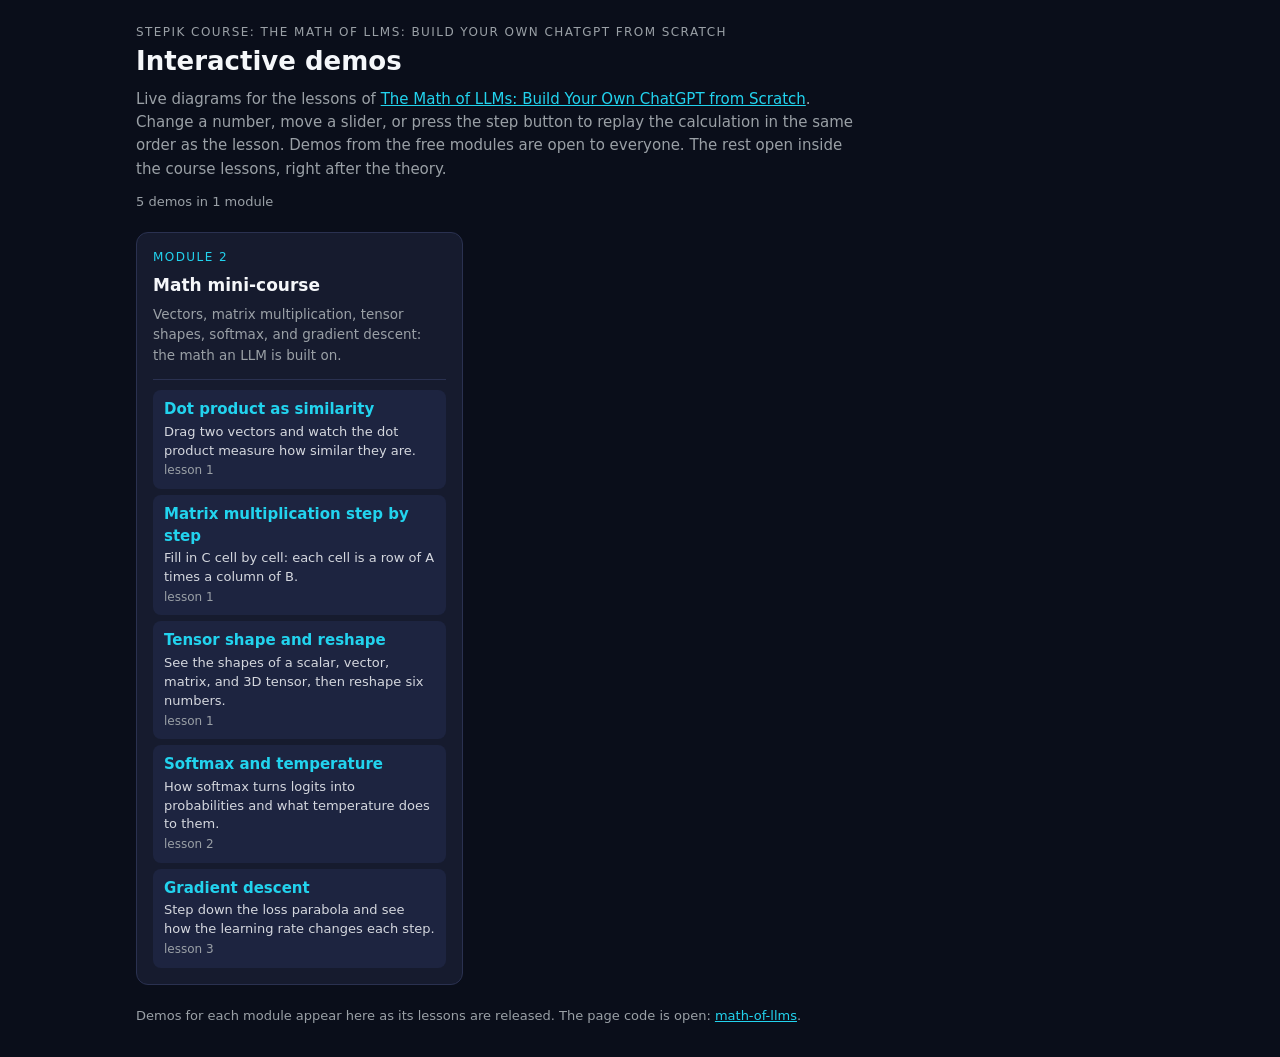
==== docs/index.html @ d00103c0 "Add interactive demos for module 2 Five demos for the math mini-course: dot product, matrix multipli" ====
<!doctype html>
<html lang="en">
<head>
<meta charset="utf-8">
<meta name="viewport" content="width=device-width, initial-scale=1">
<title>Interactive demos for The Math of LLMs: Build Your Own ChatGPT from Scratch</title>
<meta name="description" content="Live diagrams for the Stepik course The Math of LLMs: Build Your Own ChatGPT from Scratch. Change the numbers and watch each calculation update.">
<link rel="stylesheet" href="kit/kit.css">
<style>
body { max-width: 1040px; margin: 0 auto; padding: 24px 16px 32px; }
h1 { font-size: 26px; margin: 4px 0 10px; }
.intro { margin: 0; max-width: 720px; color: var(--muted); line-height: 1.55; }
.intro a, .foot a { color: var(--cyan); }
.count { margin: 12px 0 0; font-size: 13px; color: var(--muted); }
.cards { display: grid; grid-template-columns: repeat(auto-fill, minmax(310px, 1fr)); gap: 14px; align-items: start; margin: 20px 0 0; padding: 0; list-style: none; }
.card { display: flex; flex-direction: column; gap: 8px; padding: 16px; background: var(--panel); border: 1px solid var(--line); border-radius: 12px; }
.card__num { margin: 0; font-size: 12px; letter-spacing: .12em; text-transform: uppercase; color: var(--cyan); }
.card h2 { margin: 0; font-size: 17px; line-height: 1.3; }
.card__about { margin: 0; font-size: 13.5px; line-height: 1.5; color: var(--muted); }
.demos { display: grid; gap: 6px; margin: 6px 0 0; padding: 10px 0 0; list-style: none; border-top: 1px solid var(--line); }
.demo { display: grid; gap: 2px; padding: 8px 10px; color: var(--ink); text-decoration: none;
  background: var(--panel-2); border: 1px solid transparent; border-radius: 8px; }
.demo:hover, .demo:focus-visible { border-color: var(--cyan); outline: none; }
.demo__title { font-weight: 600; color: var(--cyan); }
.demo__about { font-size: 13px; line-height: 1.45; color: var(--ink); opacity: .85; }
.demo__lesson { font-size: 12px; color: var(--muted); }
.card.is-locked { background: transparent; border-style: dashed; }
.card.is-locked .card__num { color: var(--muted); }
.card.is-locked .demo { background: transparent; border-color: var(--line); cursor: default; }
.card.is-locked .demo__title { color: var(--ink); opacity: .8; }
.offer { grid-column: 1 / -1; display: flex; flex-wrap: wrap; gap: 10px 18px; align-items: center; justify-content: space-between;
  padding: 16px; border: 1px solid var(--cyan); border-radius: 12px; background: rgba(34, 211, 238, .08); }
.offer p { margin: 0; max-width: 620px; line-height: 1.5; }
.foot { margin: 22px 0 0; font-size: 13px; color: var(--muted); }
@media (max-width: 400px) { .cards { grid-template-columns: 1fr; } h1 { font-size: 22px; } }
</style>
</head>
<body>
<p class="eyebrow" id="eyebrow"></p>
<h1>Interactive demos</h1>
<p class="intro">Live diagrams for the lessons of <a id="course" href="https://stepik.org/a/305484"></a>. Change a number, move a slider, or press the step button to replay the calculation in the same order as the lesson. Demos from the free modules are open to everyone. The rest open inside the course lessons, right after the theory.</p>
<p class="count" id="count"></p>
<noscript><p class="intro">The demos need JavaScript. Turn it on to browse them, or find the source in the <a href="https://github.com/petrovyuri/math-of-llms">math-of-llms repository</a>.</p></noscript>
<ul class="cards" id="cards"></ul>
<p class="foot">Demos for each module appear here as its lessons are released. The page code is open: <a href="https://github.com/petrovyuri/math-of-llms">math-of-llms</a>.</p>
<script type="module">
import { el } from "./kit/ui.js";
import { COURSE_NAME, COURSE_URL } from "./kit/access.js";
import { buildCatalog, countText, lockedText } from "./kit/hub.js";

const [demos, modules] = await Promise.all(["./demos.json", "./modules.json"].map(async (url) => (await fetch(url)).json()));
const catalog = buildCatalog(demos, modules);
const courseLink = document.getElementById("course");
courseLink.textContent = COURSE_NAME;
courseLink.href = COURSE_URL;
document.getElementById("eyebrow").textContent = `Stepik course: ${COURSE_NAME}`;
document.getElementById("count").textContent = demos.length === 0
  ? "The first demos will appear here soon."
  : countText(demos.length, catalog.length);

/** Module card: free modules link to the demos, locked ones only list the titles. */
function card(c) {
  return el("li", { class: c.free ? "card" : "card is-locked" },
    el("p", { class: "card__num" }, c.free ? `Module ${c.module}` : `Module ${c.module} · in the course`),
    el("h2", {}, c.title),
    el("p", { class: "card__about" }, c.about),
    el("ul", { class: "demos" }, c.demos.map((demo) => el("li", {},
      el(c.free ? "a" : "div", { class: "demo", href: c.free ? demo.href : undefined },
        el("span", { class: "demo__title" }, demo.title),
        el("span", { class: "demo__about" }, demo.about),
        el("span", { class: "demo__lesson" }, `lesson ${demo.lesson}`))))));
}

const offer = lockedText(catalog) && el("li", { class: "offer" },
  el("p", {}, lockedText(catalog)),
  el("a", { class: "cta", href: COURSE_URL }, "Get the course on Stepik"));
document.getElementById("cards").append(
  ...catalog.filter((c) => c.free).map(card), offer, ...catalog.filter((c) => !c.free).map(card));
</script>
</body>
</html>
---- docs/kit/kit.css ----
/* Shared demo styles. The palette comes from the course diagram generator (_build_png.py, modules 9-17). */
:root {
  --bg: #0a0e1a;
  --panel: #161b2e;
  --panel-2: #1d2440;
  --line: #2a3150;
  --ink: #f5f7fa;
  --muted: #9aa0a6;
  --cyan: #22d3ee;
  --purple: #a855f7;
  --green: #34d399;
  --orange: #f97316;
  --yellow: #fbbf24;
  --red: #ef4444;
  --cell: 40px;
  color-scheme: dark;
}

* { box-sizing: border-box; }
html, body { margin: 0; }
body {
  background: var(--bg);
  color: var(--ink);
  font: 15px/1.45 system-ui, -apple-system, "Segoe UI", Roboto, sans-serif;
  padding: 14px 16px;
}
.mono, code, input, output, .matrix, .readout {
  font-family: ui-monospace, "Cascadia Mono", Consolas, "DejaVu Sans Mono", monospace;
}

.eyebrow { margin: 0; color: var(--muted); font-size: 12px; letter-spacing: .12em; text-transform: uppercase; }
h1 { margin: 2px 0 12px; font-size: 19px; font-weight: 600; line-height: 1.25; }

.panel { background: var(--panel); border: 1px solid var(--line); border-radius: 10px; padding: 12px; margin-bottom: 10px; }
.row { display: flex; flex-wrap: wrap; gap: 8px; align-items: center; }
.row--spread { justify-content: space-between; }
.row--top { margin-top: 8px; }

button {
  font: inherit; font-size: 13.5px; color: var(--ink);
  background: var(--panel-2); border: 1px solid var(--line); border-radius: 8px;
  padding: 6px 11px; cursor: pointer;
}
button:hover { border-color: var(--cyan); }
button:disabled { opacity: .45; cursor: default; }
button:focus-visible, input:focus-visible, [tabindex]:focus-visible { outline: 2px solid var(--yellow); outline-offset: 2px; }
.chip[aria-pressed="true"] { border-color: var(--cyan); color: var(--cyan); }
.btn-play { border-color: var(--orange); color: var(--orange); }
.btn-play[aria-pressed="true"] { background: var(--orange); color: var(--bg); }

.slider-holder { flex: 1 1 160px; min-width: 140px; }
.slider { display: grid; gap: 2px; }
.slider__top { display: flex; justify-content: space-between; font-size: 13px; color: var(--muted); }
.slider__value { color: var(--ink); }
.slider input { width: 100%; accent-color: var(--cyan); }

.matrix { display: inline-grid; gap: 4px; }
.matrix__cell {
  width: var(--cell); height: 34px; display: grid; place-items: center;
  background: var(--bg); border: 1px solid var(--line); border-radius: 6px;
  color: var(--ink); font: inherit; font-size: 14px; text-align: center; padding: 0;
  transition: background .2s, border-color .2s, color .2s;
}
.matrix__cell.is-row { border-color: var(--cyan); background: rgba(34, 211, 238, .14); }
.matrix__cell.is-col { border-color: var(--purple); background: rgba(168, 85, 247, .16); }
.matrix__cell.is-hit { border-color: var(--orange); background: rgba(249, 115, 22, .2); color: var(--orange); }
.matrix__cell.is-invalid { border-color: var(--red); color: var(--red); }

.readout { margin: 0; font-size: 14px; overflow-wrap: anywhere; }
.caption { min-height: 21px; margin: 6px 0 0; font-size: 14px; color: var(--yellow); }
.verdict { margin: 0; font-weight: 600; }
.error { margin: 0; color: var(--red); font-size: 14px; }
.good { color: var(--green); }
.bad { color: var(--red); }
.muted { color: var(--muted); }
.home-link { display: inline-block; margin-bottom: 8px; font-size: 13px; color: var(--cyan); text-decoration: none; }
.home-link:hover, .home-link:focus-visible { text-decoration: underline; }
.locked p { margin: 0 0 10px; line-height: 1.55; }
.cta { display: inline-block; margin-top: 4px; padding: 9px 16px; border-radius: 8px; font-weight: 600;
  color: var(--bg); background: var(--cyan); text-decoration: none; }
.cta:hover, .cta:focus-visible { filter: brightness(1.12); outline: none; }

noscript .panel { color: var(--red); }

@media (max-width: 520px) {
  body { padding: 10px; }
}
@media (prefers-reduced-motion: reduce) {
  *, *::before, *::after { transition: none !important; animation: none !important; }
}
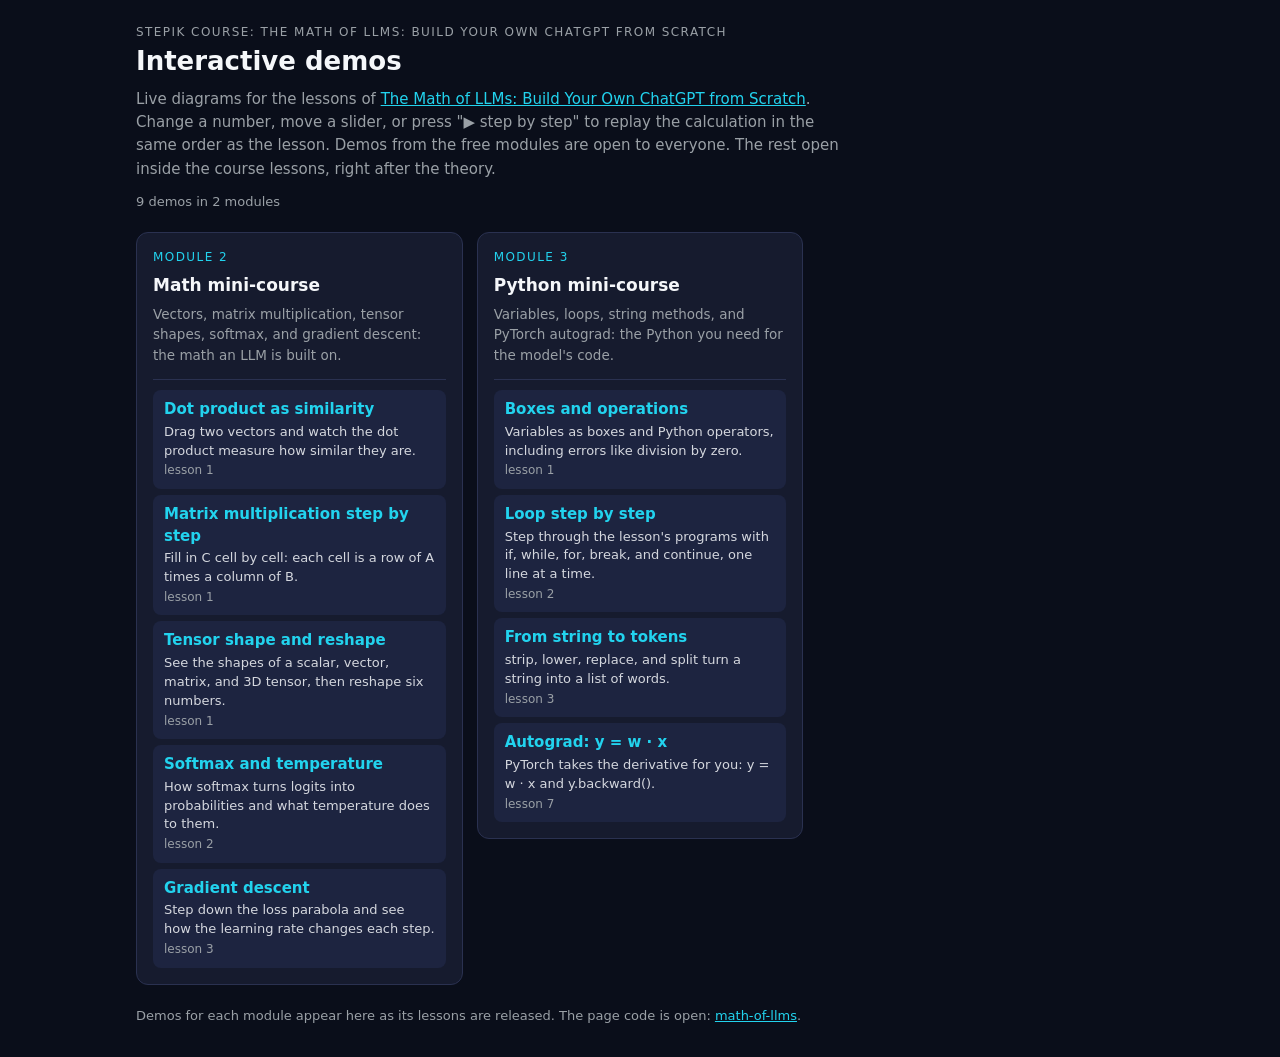
==== commit 658fde40: "Add interactive demos for module 3 Four demos for the Python mini-course: arithmetic and types, a st" ====
--- a/docs/index.html
+++ b/docs/index.html
@@ -38,7 +38,7 @@
 <body>
 <p class="eyebrow" id="eyebrow"></p>
 <h1>Interactive demos</h1>
-<p class="intro">Live diagrams for the lessons of <a id="course" href="https://stepik.org/a/305484"></a>. Change a number, move a slider, or press the step button to replay the calculation in the same order as the lesson. Demos from the free modules are open to everyone. The rest open inside the course lessons, right after the theory.</p>
+<p class="intro">Live diagrams for the lessons of <a id="course" href="https://stepik.org/a/305484"></a>. Change a number, move a slider, or press "▶ step by step" to replay the calculation in the same order as the lesson. Demos from the free modules are open to everyone. The rest open inside the course lessons, right after the theory.</p>
 <p class="count" id="count"></p>
 <noscript><p class="intro">The demos need JavaScript. Turn it on to browse them, or find the source in the <a href="https://github.com/petrovyuri/math-of-llms">math-of-llms repository</a>.</p></noscript>
 <ul class="cards" id="cards"></ul>
